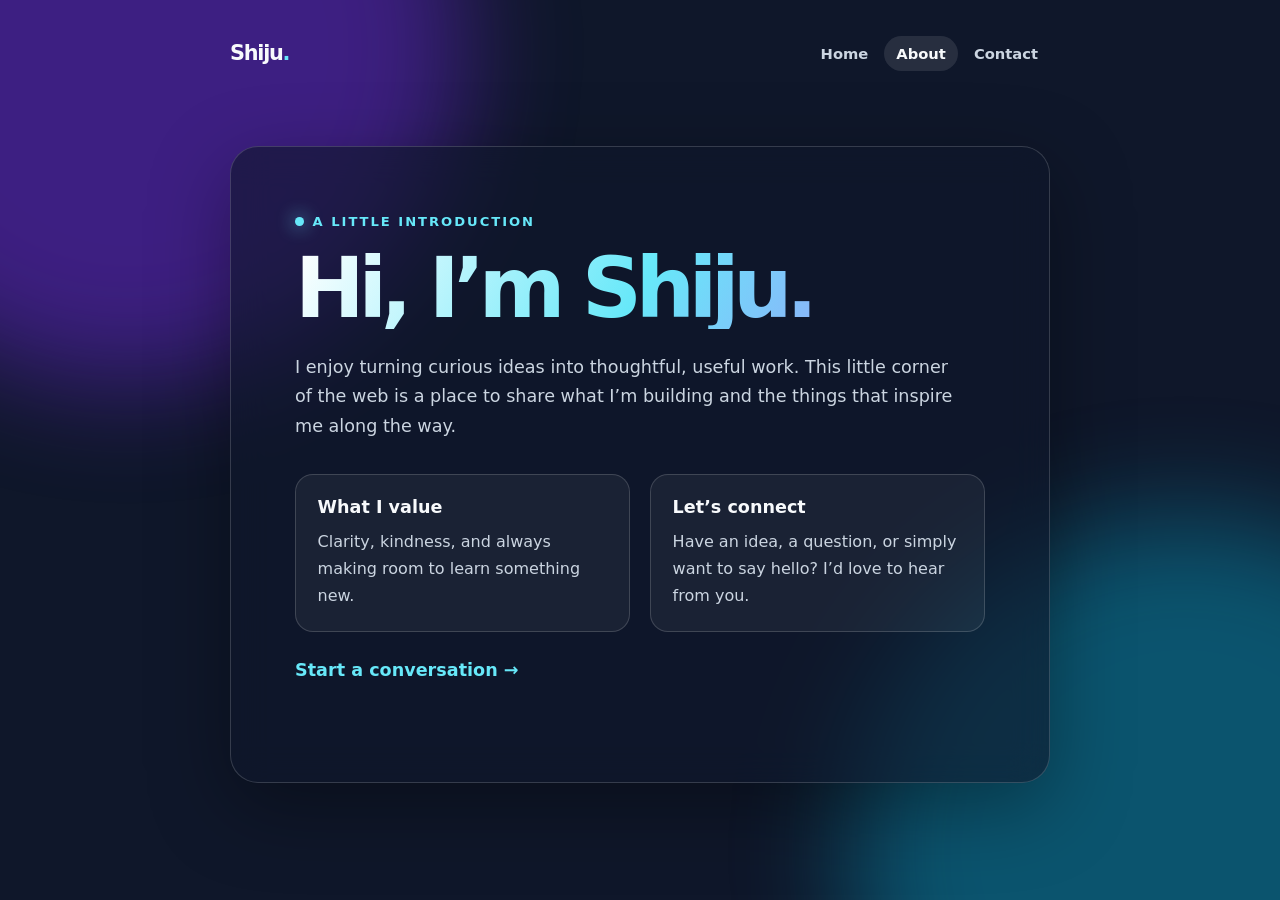
==== about.html @ 1adbdec2 "New Pages about and contact" ====
<!doctype html>
<html lang="en"><head><meta charset="UTF-8" /><meta name="viewport" content="width=device-width, initial-scale=1.0" /><meta name="description" content="Learn more about Shiju." /><title>About | Shiju</title><link rel="stylesheet" href="styles.css" /></head>
<body><header class="site-header"><a class="brand" href="index.html">Shiju<span>.</span></a><nav aria-label="Main navigation"><a href="index.html">Home</a><a class="active" href="about.html" aria-current="page">About</a><a href="contact.html">Contact</a></nav></header>
<main><div class="eyebrow"><span class="spark"></span>A little introduction</div><h1>Hi, I’m Shiju.</h1><p>I enjoy turning curious ideas into thoughtful, useful work. This little corner of the web is a place to share what I’m building and the things that inspire me along the way.</p><div class="two-column"><section class="card"><h2>What I value</h2><p>Clarity, kindness, and always making room to learn something new.</p></section><section class="card"><h2>Let’s connect</h2><p>Have an idea, a question, or simply want to say hello? I’d love to hear from you.</p></section></div><p><a class="text-link" href="contact.html">Start a conversation &rarr;</a></p></main></body></html>
---- styles.css ----
:root { color-scheme:dark; --ink:#f8fafc; --muted:#cbd5e1; --panel:rgba(15,23,42,.62); --border:rgba(255,255,255,.16); --violet:#a78bfa; --cyan:#67e8f9; }
* { box-sizing:border-box; }
body { min-height:100vh; margin:0; padding:1.5rem; font-family:Inter,ui-sans-serif,system-ui,-apple-system,BlinkMacSystemFont,"Segoe UI",sans-serif; color:var(--ink); background:#0f172a; }
body::before,body::after { content:""; position:fixed; z-index:-1; width:42rem; height:42rem; border-radius:50%; filter:blur(56px); opacity:.5; pointer-events:none; animation:drift 13s ease-in-out infinite alternate; } body::before { background:#6d28d9; top:-18rem; left:-13rem; } body::after { background:#0891b2; right:-15rem; bottom:-18rem; animation-delay:-5s; }
.site-header { width:min(92vw,820px); margin:0 auto; display:flex; align-items:center; justify-content:space-between; padding:.75rem 0; }.brand { color:var(--ink); text-decoration:none; font-size:1.3rem; font-weight:850; letter-spacing:-.06em; }.brand span { color:var(--cyan); } nav { display:flex; gap:.25rem; } nav a { color:var(--muted); text-decoration:none; padding:.55rem .75rem; border-radius:999px; font-size:.92rem; font-weight:700; } nav a:hover,nav a.active { color:var(--ink); background:rgba(255,255,255,.1); }
main { width:min(92vw,820px); margin:clamp(2rem,7vh,5rem) auto; padding:clamp(2rem,6vw,4rem); border:1px solid var(--border); border-radius:28px; background:var(--panel); box-shadow:0 24px 80px rgba(0,0,0,.35); backdrop-filter:blur(18px); animation:enter .7s both; }.eyebrow { display:inline-flex; align-items:center; gap:.55rem; margin:0 0 1.25rem; color:var(--cyan); font-size:.82rem; font-weight:750; letter-spacing:.15em; text-transform:uppercase; }.spark { width:.55rem; height:.55rem; border-radius:50%; background:var(--cyan); box-shadow:0 0 18px var(--cyan); }h1 { margin:0; font-size:clamp(3rem,9vw,5.2rem); line-height:.96; letter-spacing:-.075em; background:linear-gradient(120deg,#fff,var(--cyan),var(--violet)); -webkit-background-clip:text; background-clip:text; color:transparent; }p { max-width:42rem; margin:1.5rem 0 2rem; color:var(--muted); font-size:1.1rem; line-height:1.7; }.two-column { display:grid; grid-template-columns:1fr 1fr; gap:1.25rem; }.card { padding:1.35rem; border:1px solid var(--border); border-radius:18px; background:rgba(255,255,255,.05); }.card h2 { margin:0; font-size:1.1rem; }.card p { margin:.7rem 0 0; font-size:1rem; }.text-link { color:var(--cyan); font-weight:750; text-decoration:none; }.text-link:hover { text-decoration:underline; }form { display:grid; gap:1rem; }label { display:grid; gap:.45rem; color:var(--muted); font-weight:700; }input,textarea { width:100%; border:1px solid var(--border); border-radius:10px; padding:.8rem 1rem; color:var(--ink); background:rgba(15,23,42,.7); font:inherit; }textarea { min-height:8rem; resize:vertical; }button { justify-self:start; border:0; border-radius:999px; padding:.9rem 1.35rem; color:#0f172a; background:linear-gradient(110deg,var(--cyan),#c4b5fd); font:inherit; font-weight:800; cursor:pointer; }button:focus-visible,a:focus-visible,input:focus-visible,textarea:focus-visible { outline:3px solid white; outline-offset:4px; }@keyframes enter { from { opacity:0; transform:translateY(20px) } to { opacity:1; transform:translateY(0) } }@keyframes drift { to { transform:translate(8rem,5rem) scale(1.18) } }@media (max-width:560px) { body { padding:1rem; }.two-column { grid-template-columns:1fr; }nav a { padding:.5rem; } }@media (prefers-reduced-motion:reduce) { *,*::before,*::after { animation-duration:.01ms!important; animation-iteration-count:1!important; } }
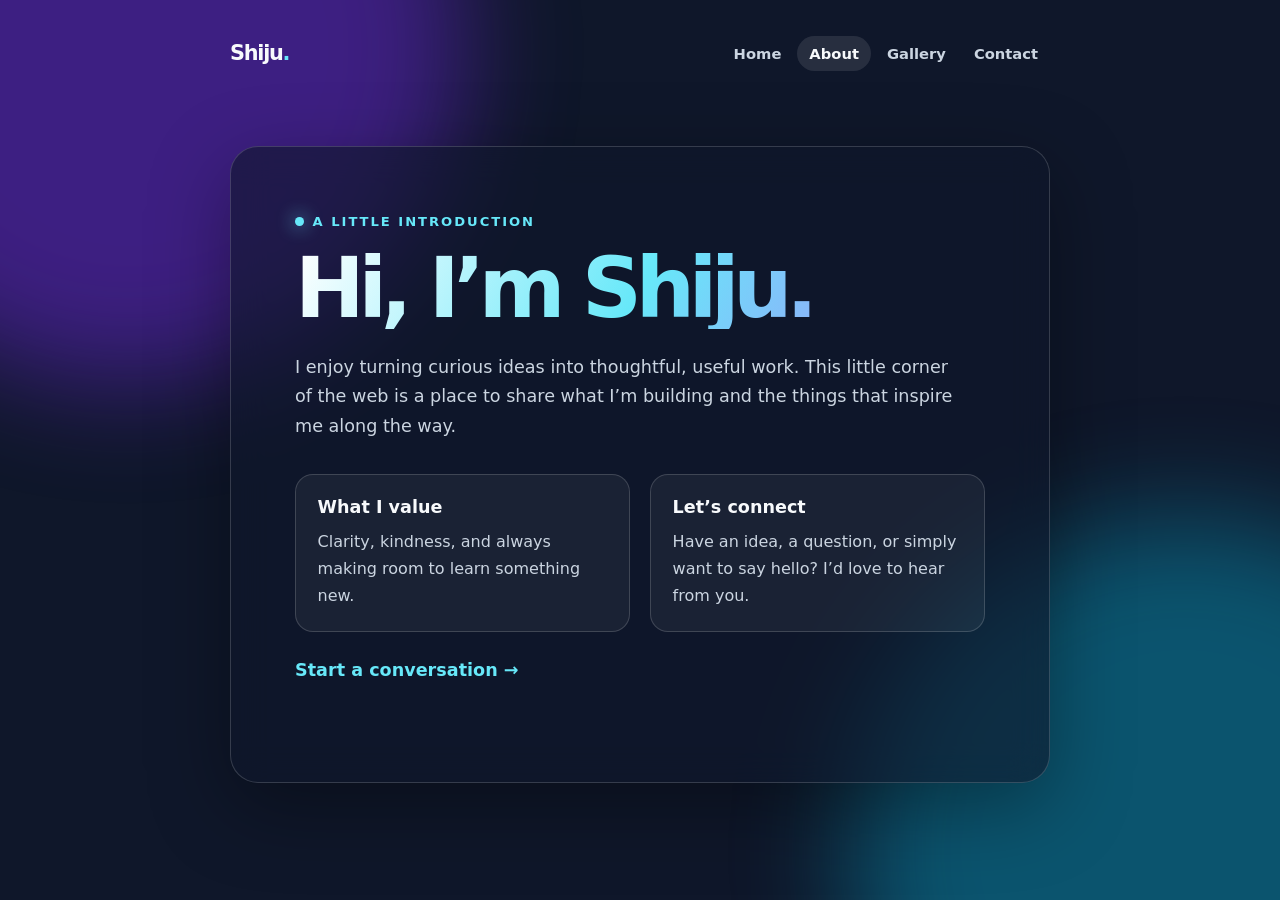
==== commit 89d1504e: "Updated Gallarypage" ====
--- a/about.html
+++ b/about.html
@@ -1,4 +1,4 @@
 <!doctype html>
 <html lang="en"><head><meta charset="UTF-8" /><meta name="viewport" content="width=device-width, initial-scale=1.0" /><meta name="description" content="Learn more about Shiju." /><title>About | Shiju</title><link rel="stylesheet" href="styles.css" /></head>
-<body><header class="site-header"><a class="brand" href="index.html">Shiju<span>.</span></a><nav aria-label="Main navigation"><a href="index.html">Home</a><a class="active" href="about.html" aria-current="page">About</a><a href="contact.html">Contact</a></nav></header>
+<body><header class="site-header"><a class="brand" href="index.html">Shiju<span>.</span></a><nav aria-label="Main navigation"><a href="index.html">Home</a><a class="active" href="about.html" aria-current="page">About</a><a href="gallery.html">Gallery</a><a href="contact.html">Contact</a></nav></header>
 <main><div class="eyebrow"><span class="spark"></span>A little introduction</div><h1>Hi, I’m Shiju.</h1><p>I enjoy turning curious ideas into thoughtful, useful work. This little corner of the web is a place to share what I’m building and the things that inspire me along the way.</p><div class="two-column"><section class="card"><h2>What I value</h2><p>Clarity, kindness, and always making room to learn something new.</p></section><section class="card"><h2>Let’s connect</h2><p>Have an idea, a question, or simply want to say hello? I’d love to hear from you.</p></section></div><p><a class="text-link" href="contact.html">Start a conversation &rarr;</a></p></main></body></html>
